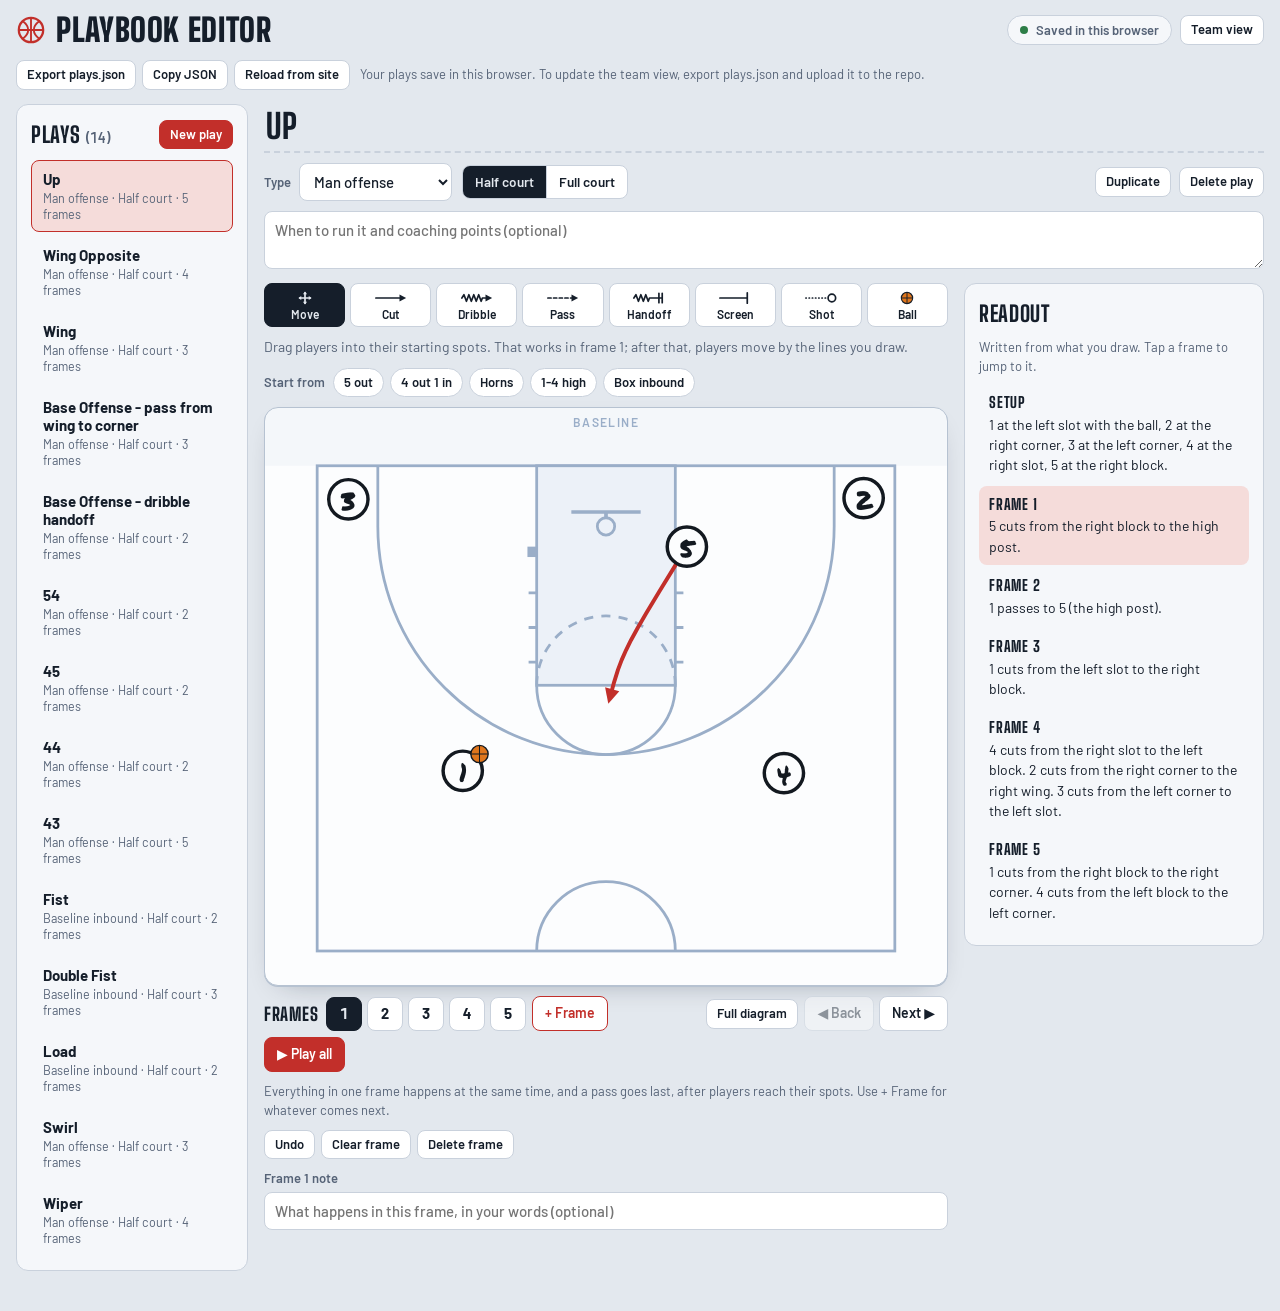
==== edit.html @ a910649f "Build the Lions Playbook site: team view, editor, offline, Pages deploy - index.html: view-only team" ====
<!doctype html>
<html lang="en">
<head>
<meta charset="utf-8">
<meta name="viewport" content="width=device-width, initial-scale=1, viewport-fit=cover">
<title>Playbook Editor · Lions Playbook</title>
<meta name="robots" content="noindex">
<meta name="color-scheme" content="light dark">
<meta name="theme-color" content="#e3e8ee" media="(prefers-color-scheme: light)">
<meta name="theme-color" content="#0e1215" media="(prefers-color-scheme: dark)">
<link rel="icon" href="favicon.svg" type="image/svg+xml">
<link rel="stylesheet" href="css/board.css">
<link rel="stylesheet" href="css/edit.css">
<script src="js/core.js" defer></script>
<script src="js/draw.js" defer></script>
<script src="js/viewer.js" defer></script>
<script src="js/editor.js" defer></script>
</head>
<body>
<div class="app" id="app">
  <header class="top">
    <div class="brand">
      <svg class="brand-mark" viewBox="0 0 32 32" aria-hidden="true">
        <circle cx="16" cy="16" r="13" fill="none" stroke="currentColor" stroke-width="2.4"/>
        <path d="M3 16h26M16 3v26M7 6.5c4 3 6 6 6 9.5s-2 6.5-6 9.5M25 6.5c-4 3-6 6-6 9.5s2 6.5 6 9.5" fill="none" stroke="currentColor" stroke-width="2"/>
      </svg>
      <h1>Playbook Editor</h1>
    </div>
    <div class="top-right">
      <div class="status" id="status" data-kind="pending" role="status"><span class="dot"></span><span id="status-text">Loading plays</span></div>
      <a class="btn small" href="./">Team view</a>
    </div>
  </header>
  <div class="file-bar" role="group" aria-label="Playbook file">
    <button class="btn small" id="export" type="button">Export plays.json</button>
    <button class="btn small" id="copy-json" type="button">Copy JSON</button>
    <button class="btn small" id="reload-site" type="button">Reload from site</button>
    <span class="fine file-tip">Your plays save in this browser. To update the team view, export plays.json and upload it to the repo.</span>
  </div>
  <section class="confirm" id="reload-confirm" role="alertdialog" aria-labelledby="reload-text" hidden>
    <p id="reload-text"></p>
    <div class="confirm-actions">
      <button class="btn primary" id="reload-yes" type="button">Replace my plays</button>
      <button class="btn" id="reload-no" type="button">Cancel</button>
    </div>
  </section>
  <p class="notice" id="notice" hidden></p>

  <div class="layout">
    <aside class="side" aria-label="Plays">
      <div class="side-head">
        <h2>Plays <span class="count" id="count"></span></h2>
        <button class="btn primary small" id="new-play" type="button">New play</button>
      </div>
      <ul class="play-list" id="play-list"></ul>
      <p class="empty" id="list-empty" hidden>No saved plays yet. Draw on the board and the play saves itself.</p>
    </aside>

    <main class="main">
      <section class="meta" aria-label="Play details">
        <label class="sr" for="play-name">Play name</label>
        <input id="play-name" class="play-name" type="text" maxlength="60" placeholder="Name this play" autocomplete="off" spellcheck="false">
        <div class="meta-row">
          <label class="field" for="play-kind"><span>Type</span><select id="play-kind"></select></label>
          <div class="seg" role="group" aria-label="Court">
            <button type="button" data-court="half" id="court-half" aria-pressed="true">Half court</button>
            <button type="button" data-court="full" id="court-full" aria-pressed="false">Full court</button>
          </div>
          <div class="meta-actions">
            <button class="btn small" id="dup" type="button">Duplicate</button>
            <button class="btn small" id="del" type="button">Delete play</button>
          </div>
        </div>
        <label class="sr" for="play-note">Play notes</label>
        <textarea id="play-note" rows="2" maxlength="600" placeholder="When to run it and coaching points (optional)"></textarea>
      </section>

      <div class="work">
        <div class="board-col">
          <div class="tools" id="tools" role="toolbar" aria-label="Drawing tools">
            <button type="button" class="tool" data-tool="move" aria-pressed="true"><svg viewBox="0 0 36 14" aria-hidden="true"><path class="ln" d="M18 1.5v11M12.5 7h11"/><polygon class="hd" points="18,0 15.8,3 20.2,3"/><polygon class="hd" points="18,14 15.8,11 20.2,11"/><polygon class="hd" points="11,7 14,4.8 14,9.2"/><polygon class="hd" points="25,7 22,4.8 22,9.2"/></svg>Move</button>
            <button type="button" class="tool" data-tool="cut" aria-pressed="false"><svg viewBox="0 0 36 14" aria-hidden="true"><path class="ln" d="M2 7H27"/><polygon class="hd" points="34,7 27,3.4 27,10.6"/></svg>Cut</button>
            <button type="button" class="tool" data-tool="dribble" aria-pressed="false"><svg viewBox="0 0 36 14" aria-hidden="true"><path class="ln" d="M2 7l2.2-3.5 2.6 7 2.6-7 2.6 7 2.6-7 2.6 7 2.6-7 2.6 7 1.3-3.5H27"/><polygon class="hd" points="34,7 27,3.4 27,10.6"/></svg>Dribble</button>
            <button type="button" class="tool" data-tool="pass" aria-pressed="false"><svg viewBox="0 0 36 14" aria-hidden="true"><path class="ln" d="M2 7H27" stroke-dasharray="3.4 2.6"/><polygon class="hd" points="34,7 27,3.4 27,10.6"/></svg>Pass</button>
            <button type="button" class="tool" data-tool="handoff" aria-pressed="false"><svg viewBox="0 0 36 14" aria-hidden="true"><path class="ln" d="M2 7l2.2-3.5 2.6 7 2.6-7 2.6 7 2.6-7 2.6 7 1.3-3.5H32M28.5 2v10M32 2v10"/></svg>Handoff</button>
            <button type="button" class="tool" data-tool="screen" aria-pressed="false"><svg viewBox="0 0 36 14" aria-hidden="true"><path class="ln" d="M2 7H31M31 1.5v11"/></svg>Screen</button>
            <button type="button" class="tool" data-tool="shot" aria-pressed="false"><svg viewBox="0 0 36 14" aria-hidden="true"><path class="ln" d="M2 7H23" stroke-dasharray=".4 3"/><circle class="ln" cx="29.5" cy="7" r="4"/></svg>Shot</button>
            <button type="button" class="tool" data-tool="ball" aria-pressed="false"><svg viewBox="0 0 36 14" aria-hidden="true"><circle cx="18" cy="7" r="6" fill="var(--ball)" stroke="currentColor" stroke-width="1.2"/><path d="M12 7h12M18 1v12" fill="none" stroke="currentColor" stroke-width="1"/></svg>Ball</button>
          </div>
          <p class="hint" id="hint"></p>
          <div class="presets" id="presets"></div>
          <div class="board-wrap" id="board-wrap"><svg id="board" xmlns="http://www.w3.org/2000/svg" role="img" aria-label="Basketball court with the play drawn on it"></svg></div>
          <div class="steps">
            <span class="steps-label">Frames</span>
            <div class="step-tabs" id="step-tabs"></div>
            <button class="btn add" id="add-step" type="button">+ Frame</button>
            <span class="grow"></span>
            <button class="btn small" id="full-view" type="button" aria-pressed="false">Full diagram</button>
            <div class="transport" role="group" aria-label="Frame by frame">
              <button class="btn" id="prev-frame" type="button" title="Back one frame (left arrow key)">&#9664; Back</button>
              <button class="btn" id="next-frame" type="button" title="Play this frame (right arrow key)">Next &#9654;</button>
            </div>
            <button class="btn primary" id="play-btn" type="button">&#9654; Play all</button>
          </div>
          <p class="fine frames-tip">Everything in one frame happens at the same time, and a pass goes last, after players reach their spots. Use + Frame for whatever comes next.</p>
          <div class="step-tools">
            <button class="btn small" id="undo" type="button">Undo</button>
            <button class="btn small" id="del-line" type="button" hidden>Delete selected line</button>
            <button class="btn small" id="clear-step" type="button">Clear frame</button>
            <button class="btn small" id="del-step" type="button">Delete frame</button>
          </div>
          <label class="field wide" for="step-note"><span id="step-note-label">Frame 1 note</span><input id="step-note" type="text" maxlength="200" placeholder="What happens in this frame, in your words (optional)" autocomplete="off"></label>
        </div>

        <aside class="readout" aria-label="Play readout">
          <h3>Readout</h3>
          <p class="fine">Written from what you draw. Tap a frame to jump to it.</p>
          <ol id="readout"></ol>
        </aside>
      </div>
    </main>
  </div>
  <div class="toast" id="toast" role="status" aria-live="polite" hidden></div>
</div>
</body>
</html>
---- css/board.css ----
/* Shared look for the team view and the editor, from the original Playbook Board.
   Light theme = dry-erase board with marker ink. Dark theme = chalkboard with chalk. */
@font-face{font-family:"Barlow"; font-style:normal; font-weight:400; font-display:swap; src:url(../fonts/barlow-400.woff2) format("woff2")}
@font-face{font-family:"Barlow"; font-style:normal; font-weight:500; font-display:swap; src:url(../fonts/barlow-500.woff2) format("woff2")}
@font-face{font-family:"Barlow"; font-style:normal; font-weight:600; font-display:swap; src:url(../fonts/barlow-600.woff2) format("woff2")}
@font-face{font-family:"Barlow"; font-style:normal; font-weight:700; font-display:swap; src:url(../fonts/barlow-700.woff2) format("woff2")}
@font-face{font-family:"Big Shoulders Display"; font-style:normal; font-weight:700 900; font-display:swap; src:url(../fonts/big-shoulders-display.woff2) format("woff2")}
@font-face{font-family:"Permanent Marker"; font-style:normal; font-weight:400; font-display:swap; src:url(../fonts/permanent-marker.woff2) format("woff2")}

:root{
  --bg:#e3e8ee; --panel:#f5f7fa; --raise:#ffffff; --ink:#151e2a; --muted:#566377; --rule:#c9d1dc;
  --accent:#c22f2a; --accent-ink:#ffffff; --accent-soft:#f5dcda;
  --ok:#2c7d47; --warn:#a86b12;
  --board:#fcfdfe; --board-edge:#b6c2d1; --court:#9aaec8; --paint:#ecf1f8;
  --mark:#131920; --action:#c22f2a; --pass:#1b5bbd; --ball:#e0761c; --sel:#ee9a10;
  --display:"Big Shoulders Display","Arial Narrow",Impact,sans-serif;
  --body:"Barlow",system-ui,-apple-system,"Segoe UI",Roboto,sans-serif;
  --marker:"Permanent Marker","Marker Felt","Comic Sans MS",cursive;
}
@media (prefers-color-scheme: dark){
  :root:not([data-theme="light"]){
    --bg:#0e1215; --panel:#151b1f; --raise:#1b2227; --ink:#e5eaed; --muted:#95a1ab; --rule:#29323a;
    --accent:#ec5a4f; --accent-ink:#1b0d0c; --accent-soft:#3b201e;
    --ok:#5cc57c; --warn:#e5b04a;
    --board:#1b2622; --board-edge:#33443d; --court:#7c968a; --paint:#22302a;
    --mark:#f1f3ee; --action:#f2d268; --pass:#92c6ff; --ball:#f08a35; --sel:#ff875a;
    color-scheme:dark;
  }
}
:root[data-theme="dark"]{
  --bg:#0e1215; --panel:#151b1f; --raise:#1b2227; --ink:#e5eaed; --muted:#95a1ab; --rule:#29323a;
  --accent:#ec5a4f; --accent-ink:#1b0d0c; --accent-soft:#3b201e;
  --ok:#5cc57c; --warn:#e5b04a;
  --board:#1b2622; --board-edge:#33443d; --court:#7c968a; --paint:#22302a;
  --mark:#f1f3ee; --action:#f2d268; --pass:#92c6ff; --ball:#f08a35; --sel:#ff875a;
  color-scheme:dark;
}

*{box-sizing:border-box}
html{-webkit-text-size-adjust:100%; text-size-adjust:100%}
body{margin:0; background:var(--bg); color:var(--ink); font-family:var(--body); font-size:15px; line-height:1.45}
[hidden]{display:none!important}
a{color:inherit}
.app{max-width:1440px; margin:0 auto; padding-left:max(16px, env(safe-area-inset-left, 0px)); padding-right:max(16px, env(safe-area-inset-right, 0px)); padding-block:14px 40px; display:grid; gap:14px}
.sr{position:absolute; width:1px; height:1px; overflow:hidden; clip:rect(0 0 0 0); white-space:nowrap}

/* header */
.top{display:flex; flex-wrap:wrap; align-items:center; justify-content:space-between; gap:10px}
.brand{display:flex; align-items:center; gap:10px}
.brand-mark{width:30px; height:30px; color:var(--accent); flex:none}
h1{margin:0; font-family:var(--display); font-weight:900; font-size:32px; letter-spacing:.02em; text-transform:uppercase; line-height:1}
.status{display:inline-flex; align-items:center; gap:8px; padding:5px 12px; border:1px solid var(--rule); border-radius:999px; background:var(--panel); font-size:13px; font-weight:600; color:var(--muted)}
.status .dot{width:8px; height:8px; border-radius:50%; background:var(--muted)}
.status[data-kind="saved"] .dot{background:var(--ok)}
.status[data-kind="saving"] .dot,.status[data-kind="pending"] .dot{background:var(--warn)}
.status[data-kind="local"] .dot{background:var(--warn)}
.status[data-kind="error"] .dot{background:var(--accent)}
.status[data-kind="error"]{color:var(--ink)}
.notice{margin:0; padding:10px 14px; border:1px dashed var(--rule); border-radius:10px; background:var(--panel); color:var(--muted); font-size:14px; max-width:80ch}

/* layout */
.layout{display:grid; grid-template-columns:minmax(0,1fr); gap:16px; align-items:start}
@media (min-width:900px){ .layout{grid-template-columns:232px minmax(0,1fr)} .side{position:sticky; top:calc(env(safe-area-inset-top, 0px) + 12px)} }

/* buttons */
.btn{font:600 14px/1.2 var(--body); padding:8px 12px; border-radius:8px; border:1px solid var(--rule); background:var(--raise); color:var(--ink); cursor:pointer; white-space:nowrap}
.btn:hover{border-color:var(--muted)}
.btn.small{padding:6px 10px; font-size:13px}
.btn.primary{background:var(--accent); border-color:var(--accent); color:var(--accent-ink)}
.btn.primary:hover{filter:brightness(1.06)}
.btn[data-armed]{background:var(--accent); border-color:var(--accent); color:var(--accent-ink)}
.btn[aria-pressed="true"]{background:var(--ink); border-color:var(--ink); color:var(--bg)}
.btn:disabled{opacity:.42; cursor:default}
button:focus-visible,input:focus-visible,select:focus-visible,textarea:focus-visible,[tabindex]:focus-visible{outline:2px solid var(--accent); outline-offset:2px}

/* sidebar */
.side{background:var(--panel); border:1px solid var(--rule); border-radius:12px; padding:14px; display:grid; gap:10px; min-width:0}
.side-head{display:flex; align-items:center; justify-content:space-between; gap:8px}
h2{margin:0; font-family:var(--display); font-weight:800; font-size:22px; text-transform:uppercase; letter-spacing:.03em}
.count{font-family:var(--body); font-weight:600; font-size:14px; color:var(--muted); letter-spacing:0; font-variant-numeric:tabular-nums}
.play-list{list-style:none; margin:0; padding:0; display:flex; flex-direction:column; gap:4px}
.play-item{width:100%; display:grid; gap:2px; text-align:left; padding:9px 11px; border-radius:8px; border:1px solid transparent; background:transparent; color:var(--ink); cursor:pointer; font-family:var(--body)}
.play-item:hover{background:var(--raise)}
.play-item.on{background:var(--accent-soft); border-color:var(--accent)}
.pi-name{font-weight:700; font-size:15px; overflow-wrap:anywhere}
.pi-meta{font-size:12.5px; color:var(--muted)}
.tag{display:inline-block; margin-left:6px; padding:0 6px; border-radius:4px; border:1px solid var(--rule); font-size:11px; font-weight:700; letter-spacing:.04em; text-transform:uppercase; color:var(--muted); vertical-align:2px}
.empty{margin:0; font-size:14px; color:var(--muted)}

/* play details */
.main{display:grid; gap:14px; min-width:0}
.meta{display:grid; gap:10px; min-width:0}
.play-name{width:100%; font-family:var(--display); font-weight:800; font-size:34px; line-height:1.1; letter-spacing:.02em; text-transform:uppercase; color:var(--ink); background:transparent; border:0; border-bottom:2px dashed var(--rule); padding:4px 2px 6px; border-radius:0}
.play-name::placeholder{color:var(--muted); opacity:.7}
.play-name:focus{outline:none; border-bottom-color:var(--accent)}
.meta-row{display:flex; flex-wrap:wrap; align-items:center; gap:10px}
.meta-actions{display:flex; gap:8px; margin-left:auto}
.field{display:inline-flex; align-items:center; gap:8px; font-size:13px; font-weight:600; color:var(--muted)}
.field.wide{display:grid; gap:4px}
select,textarea,input[type="text"]:not(.play-name){font:500 15px/1.35 var(--body); color:var(--ink); background:var(--raise); border:1px solid var(--rule); border-radius:8px; padding:8px 10px; min-width:0}
textarea{width:100%; resize:vertical}
#step-note{width:100%}
.seg{display:inline-flex; border:1px solid var(--rule); border-radius:8px; overflow:hidden; background:var(--raise)}
.seg button{font:600 13.5px/1 var(--body); padding:9px 12px; border:0; background:transparent; color:var(--ink); cursor:pointer}
.seg button+button{border-left:1px solid var(--rule)}
.seg button[aria-pressed="true"]{background:var(--ink); color:var(--bg)}

/* board column */
.work{display:grid; gap:16px; grid-template-columns:minmax(0,1fr); align-items:start}
@media (min-width:1180px){ .work{grid-template-columns:minmax(0,1fr) 300px} }
.board-col{display:grid; gap:10px; min-width:0}
.tools{display:grid; grid-template-columns:repeat(8, minmax(0,1fr)); gap:5px; max-width:720px}
@media (max-width:560px){ .tools{grid-template-columns:repeat(4, minmax(0,1fr))} }
.tool{display:flex; flex-direction:column; align-items:center; gap:3px; padding:7px 2px 6px; border:1px solid var(--rule); border-radius:8px; background:var(--raise); color:var(--ink); cursor:pointer; font:600 12px/1 var(--body); min-width:0}
.tool svg{width:34px; height:14px; max-width:100%; overflow:visible}
.tool svg .ln{fill:none; stroke:currentColor; stroke-width:1.8; stroke-linecap:round; stroke-linejoin:round}
.tool svg .hd{fill:currentColor}
.tool[aria-pressed="true"]{background:var(--ink); border-color:var(--ink); color:var(--bg)}
.tool:hover{border-color:var(--muted)}
.hint{margin:0; font-size:14px; color:var(--muted); min-height:1.45em}
.presets{display:flex; flex-wrap:wrap; align-items:center; gap:6px}
.presets .lbl{font-size:13px; font-weight:600; color:var(--muted); margin-right:2px}
.chip{font:600 13px/1 var(--body); padding:7px 10px; border-radius:999px; border:1px solid var(--rule); background:var(--raise); color:var(--ink); cursor:pointer}
.chip[aria-pressed="true"]{border-color:var(--accent); background:var(--accent-soft)}
.board-wrap{--ar:1.18; --maxh:68vh; width:100%; max-width:min(100%, calc(var(--maxh) * var(--ar))); aspect-ratio:var(--ar); margin-inline:auto; background:var(--board); border:1px solid var(--board-edge); border-radius:14px; box-shadow:0 1px 0 var(--board-edge), 0 10px 28px -18px rgba(10,20,40,.45); overflow:hidden}
.board-wrap[data-court="full"]{--maxh:80vh}
#board{display:block; width:100%; height:100%; touch-action:none; user-select:none; -webkit-user-select:none; cursor:crosshair}
.steps{display:flex; flex-wrap:wrap; align-items:center; gap:6px}
.steps-label{font-family:var(--display); font-weight:800; font-size:18px; text-transform:uppercase; letter-spacing:.04em; margin-right:2px}
.step-tabs{display:flex; flex-wrap:wrap; gap:5px}
.step-tab{min-width:36px; height:34px; padding:0 8px; border-radius:8px; border:1px solid var(--rule); background:var(--raise); color:var(--ink); font:700 15px/1 var(--body); cursor:pointer; font-variant-numeric:tabular-nums}
.step-tab[aria-current="step"]{background:var(--ink); border-color:var(--ink); color:var(--bg)}
.grow{flex:1 1 0}
.btn.add{border-color:var(--accent); color:var(--accent)}
.btn.add:hover{background:var(--accent-soft)}
.transport{display:inline-flex; gap:5px}
.step-tab.end{display:inline-flex; align-items:center; font-size:13px; letter-spacing:.04em; text-transform:uppercase; cursor:default}
.frames-tip{margin-top:-4px}
.step-tools{display:flex; flex-wrap:wrap; gap:6px}

/* readout */
.readout{background:var(--panel); border:1px solid var(--rule); border-radius:12px; padding:14px; display:grid; gap:8px; min-width:0}
h3{margin:0; font-family:var(--display); font-weight:800; font-size:22px; text-transform:uppercase; letter-spacing:.03em}
.fine{margin:0; font-size:13px; color:var(--muted)}
#readout{margin:0; padding:0; list-style:none; display:grid; gap:2px}
#readout li{display:grid; gap:1px; padding:8px 10px; border-radius:8px; font-size:14px; overflow-wrap:anywhere}
#readout li[tabindex]{cursor:pointer}
#readout li[tabindex]:hover{background:var(--raise)}
#readout li.on{background:var(--accent-soft)}
#readout b{font-family:var(--display); font-weight:800; font-size:15px; text-transform:uppercase; letter-spacing:.05em}
#readout .note{color:var(--muted); font-style:italic}

/* court + marks (SVG user units are feet) */
.c-line{fill:none; stroke:var(--court); stroke-width:.24}
.c-dash{fill:none; stroke:var(--court); stroke-width:.24; stroke-dasharray:.8 .7}
.c-paint{fill:var(--paint); stroke:var(--court); stroke-width:.24}
.c-fill{fill:var(--court)}
.c-oob{fill:var(--court); opacity:.08}
.pl-c{fill:var(--board); stroke:var(--mark); stroke-width:.3}
.pl-t{fill:var(--mark); font-family:var(--marker); font-size:2.25px; text-anchor:middle; dominant-baseline:central}
.pl-ring{fill:none; stroke:var(--pass); stroke-width:.3; stroke-dasharray:.5 .4}
.a-move{fill:none; stroke:var(--action); stroke-width:.34; stroke-linecap:round; stroke-linejoin:round}
.a-head{fill:var(--action)}
.a-pass{fill:none; stroke:var(--pass); stroke-width:.32; stroke-dasharray:.95 .7; stroke-linecap:round}
.a-shot{fill:none; stroke:var(--pass); stroke-width:.42; stroke-dasharray:.12 .55; stroke-linecap:round}
.a-phead{fill:var(--pass)}
.a-hit{fill:none; stroke:transparent; stroke-width:2.6; pointer-events:stroke; cursor:pointer}
.act.sel .a-move{stroke:var(--sel); stroke-width:.46}
.act.sel .a-pass,.act.sel .a-shot{stroke:var(--sel)}
.act.sel .a-head,.act.sel .a-phead{fill:var(--sel)}
.ghost{opacity:.3}
.temp{opacity:.75}
.badge circle{fill:var(--mark)}
.badge text{fill:var(--board); font-family:var(--body); font-weight:700; font-size:1.25px; text-anchor:middle; dominant-baseline:central}
.ball{fill:var(--ball); stroke:var(--mark); stroke-width:.12}
.ball-seam{fill:none; stroke:var(--mark); stroke-width:.09}
.oob-label{fill:var(--court); font-family:var(--body); font-weight:600; font-size:1.05px; letter-spacing:.12px; text-anchor:middle}

/* toast */
.toast{position:fixed; left:50%; bottom:calc(18px + env(safe-area-inset-bottom, 0px)); transform:translateX(-50%); max-width:calc(100% - 32px); width:max-content; background:var(--ink); color:var(--bg); padding:10px 16px; border-radius:10px; font-size:14px; font-weight:500; box-shadow:0 8px 24px -10px rgba(0,0,0,.5); z-index:20}

@media (max-width:480px){
  h1{font-size:26px}
  .play-name{font-size:26px}
  .tool{font-size:11px}
  .tool svg{width:28px}
  .meta-actions{margin-left:0}
}
@media (prefers-reduced-motion: reduce){ *{transition:none!important; animation:none!important} }
---- css/edit.css ----
/* Editor only. */
.top-right{display:flex; flex-wrap:wrap; align-items:center; gap:8px}
a.btn{text-decoration:none; display:inline-block}
.file-bar{display:flex; flex-wrap:wrap; align-items:center; gap:6px}
.file-tip{margin-left:4px}
.confirm{display:grid; gap:10px; padding:12px 14px; border:1px solid var(--accent); border-radius:10px; background:var(--accent-soft); max-width:80ch}
.confirm p{margin:0; font-weight:500}
.confirm-actions{display:flex; flex-wrap:wrap; gap:8px}

/* plays scroll sideways above the board on narrow screens */
@media (max-width:899px){
  .play-list{flex-direction:row; overflow-x:auto; padding-bottom:4px; scroll-snap-type:x proximity}
  .play-list li{flex:0 0 auto; max-width:230px; scroll-snap-align:start}
  .play-item{border-color:var(--rule); background:var(--raise)}
}
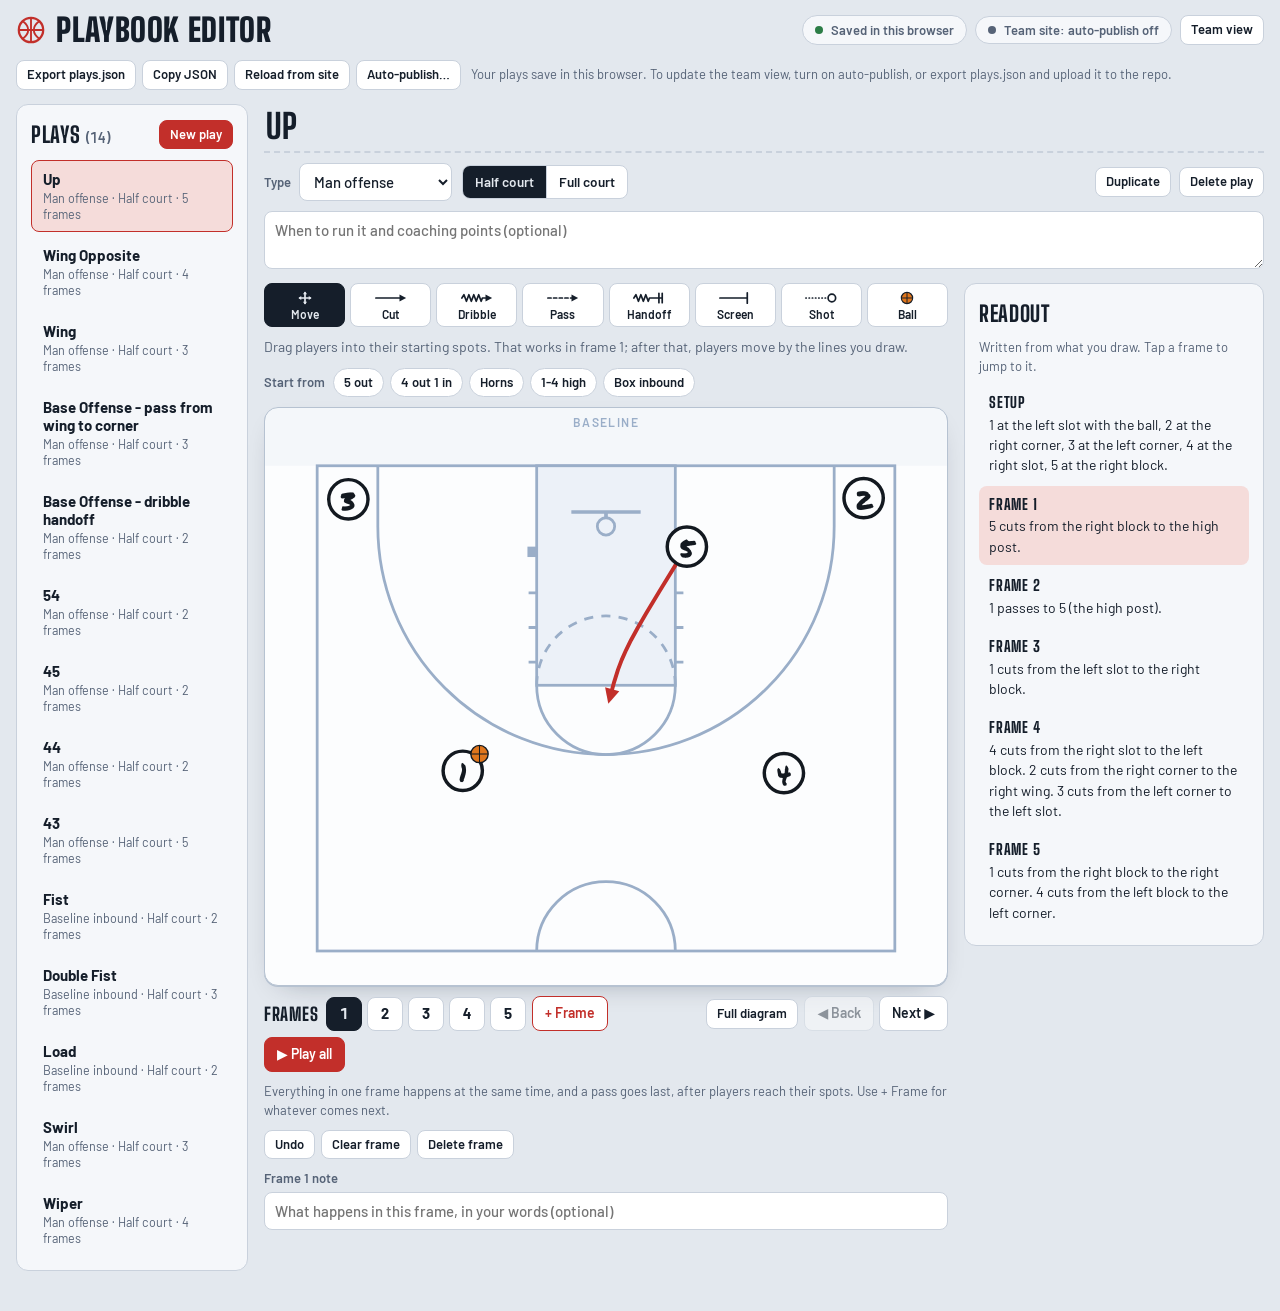
==== commit cb41b731: "Auto-publish plays from the editor and refresh the team view live - js/publish.js: saves plays.json " ====
--- a/edit.html
+++ b/edit.html
@@ -14,6 +14,7 @@
 <script src="js/core.js" defer></script>
 <script src="js/draw.js" defer></script>
 <script src="js/viewer.js" defer></script>
+<script src="js/publish.js" defer></script>
 <script src="js/editor.js" defer></script>
 </head>
 <body>
@@ -28,6 +29,7 @@
     </div>
     <div class="top-right">
       <div class="status" id="status" data-kind="pending" role="status"><span class="dot"></span><span id="status-text">Loading plays</span></div>
+      <button class="status pub-status" id="pub-status" data-kind="off" type="button" aria-controls="pub-panel" aria-expanded="false"><span class="dot"></span><span id="pub-status-text">Team site: auto-publish off</span></button>
       <a class="btn small" href="./">Team view</a>
     </div>
   </header>
@@ -35,7 +37,8 @@
     <button class="btn small" id="export" type="button">Export plays.json</button>
     <button class="btn small" id="copy-json" type="button">Copy JSON</button>
     <button class="btn small" id="reload-site" type="button">Reload from site</button>
-    <span class="fine file-tip">Your plays save in this browser. To update the team view, export plays.json and upload it to the repo.</span>
+    <button class="btn small" id="pub-settings" type="button">Auto-publish…</button>
+    <span class="fine file-tip" id="file-tip">Your plays save in this browser. To update the team view, turn on auto-publish, or export plays.json and upload it to the repo.</span>
   </div>
   <section class="confirm" id="reload-confirm" role="alertdialog" aria-labelledby="reload-text" hidden>
     <p id="reload-text"></p>
@@ -43,6 +46,37 @@
       <button class="btn primary" id="reload-yes" type="button">Replace my plays</button>
       <button class="btn" id="reload-no" type="button">Cancel</button>
     </div>
+  </section>
+  <section class="confirm pub-panel" id="pub-panel" aria-labelledby="pub-title" hidden>
+    <h3 id="pub-title">Publish to the team automatically</h3>
+    <div class="pub-body" id="pub-setup">
+      <p>With this on, your plays go to the team site a few seconds after you stop editing, and teammates see them about a minute or two later without reloading.</p>
+      <p>It needs a GitHub key that can only change this one repo. The key is saved in this browser only, never on the site. Set it up once on each computer or phone you edit on:</p>
+      <ol class="pub-steps">
+        <li>Open <a href="https://github.com/settings/personal-access-tokens/new" target="_blank" rel="noopener">GitHub's new key page</a>, signed in as the repo owner.</li>
+        <li>Name it <b>Lions Playbook editor</b> and pick an expiration. A year is fine.</li>
+        <li>Under <b>Repository access</b>, choose <b>Only select repositories</b> and pick <b>Lions-Basketball-Playbook</b>.</li>
+        <li>Under <b>Permissions</b>, add <b>Contents</b> and set it to <b>Read and write</b>.</li>
+        <li>Click <b>Generate token</b>, copy it, and paste it here.</li>
+      </ol>
+      <p class="fine">Turning this on publishes the plays in this editor right away, so they become the team's plays.</p>
+      <div class="key-row">
+        <label class="sr" for="pub-key">GitHub key</label>
+        <input id="pub-key" type="password" autocomplete="off" spellcheck="false" placeholder="Paste the key (github_pat_…)">
+        <button class="btn primary" id="pub-on" type="button">Turn on</button>
+      </div>
+      <p class="pub-msg" id="pub-setup-msg" role="status" hidden></p>
+    </div>
+    <div class="pub-body" id="pub-manage" hidden>
+      <p id="pub-detail" role="status"></p>
+      <div class="confirm-actions">
+        <button class="btn primary" id="pub-now" type="button">Publish now</button>
+        <button class="btn primary" id="pub-force" type="button" hidden>Replace the team's plays with mine</button>
+        <button class="btn" id="pub-reload" type="button" hidden>Reload from site</button>
+        <button class="btn" id="pub-off" type="button">Turn off auto-publish</button>
+      </div>
+    </div>
+    <div class="confirm-actions"><button class="btn" id="pub-close" type="button">Close</button></div>
   </section>
   <p class="notice" id="notice" hidden></p>
 
--- a/css/edit.css
+++ b/css/edit.css
@@ -13,3 +13,21 @@
   .play-list li{flex:0 0 auto; max-width:230px; scroll-snap-align:start}
   .play-item{border-color:var(--rule); background:var(--raise)}
 }
+
+/* auto-publish */
+button.status{font-family:var(--body); cursor:pointer}
+button.status:hover{border-color:var(--muted)}
+.status[data-kind="off"] .dot{background:var(--muted)}
+.status[data-kind="waiting"] .dot,.status[data-kind="publishing"] .dot{background:var(--warn)}
+.status[data-kind="published"] .dot{background:var(--ok)}
+.status[data-kind="conflict"] .dot,.status[data-kind="failed"] .dot{background:var(--accent)}
+.status[data-kind="conflict"],.status[data-kind="failed"]{color:var(--ink); border-color:var(--accent)}
+.pub-panel{border-color:var(--rule); background:var(--panel)}
+.pub-panel h3{font-size:20px}
+.pub-body{display:grid; gap:10px}
+.pub-body p{margin:0; font-weight:400}
+.pub-steps{margin:0; padding-left:22px; display:grid; gap:4px}
+.pub-steps a{color:var(--accent); font-weight:600}
+.key-row{display:flex; flex-wrap:wrap; gap:8px}
+.key-row input{flex:1 1 240px; font:500 15px/1.35 var(--body); color:var(--ink); background:var(--raise); border:1px solid var(--rule); border-radius:8px; padding:8px 10px; min-width:0}
+.pub-msg{color:var(--accent); font-weight:600!important}
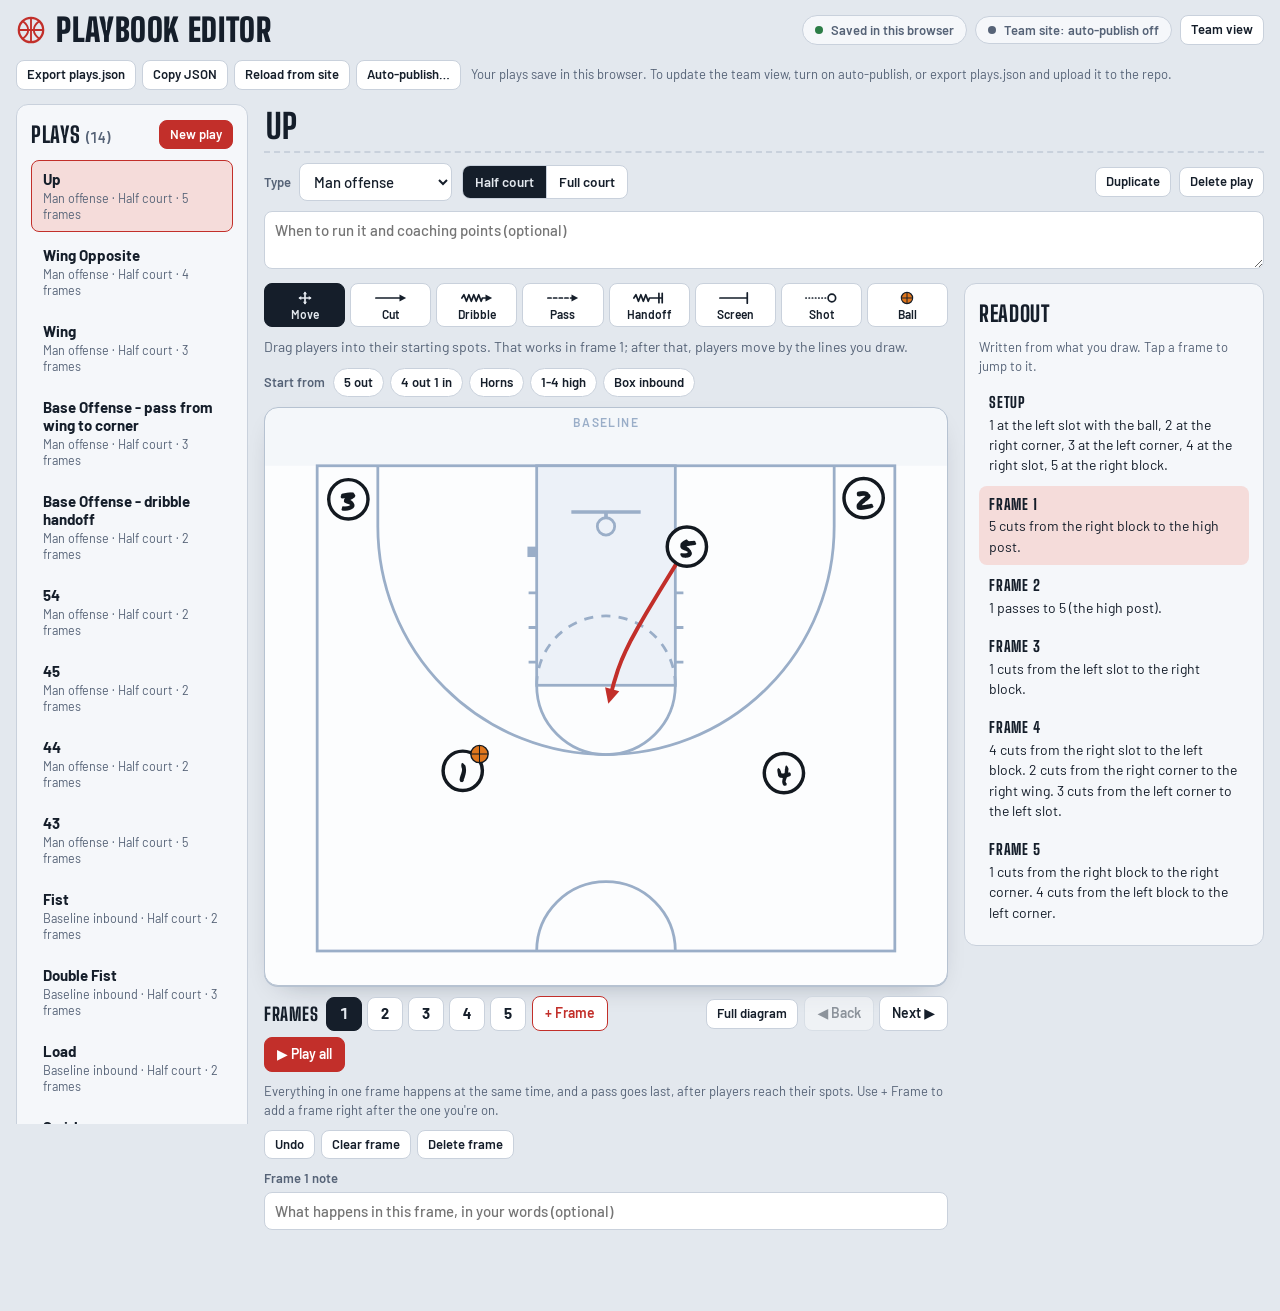
==== commit 939831e4: "Add a new frame right after the current one + Frame now inserts an empty frame after the frame you'r" ====
--- a/edit.html
+++ b/edit.html
@@ -127,7 +127,7 @@
           <div class="steps">
             <span class="steps-label">Frames</span>
             <div class="step-tabs" id="step-tabs"></div>
-            <button class="btn add" id="add-step" type="button">+ Frame</button>
+            <button class="btn add" id="add-step" type="button" title="Add a frame right after the one you're on">+ Frame</button>
             <span class="grow"></span>
             <button class="btn small" id="full-view" type="button" aria-pressed="false">Full diagram</button>
             <div class="transport" role="group" aria-label="Frame by frame">
@@ -136,7 +136,7 @@
             </div>
             <button class="btn primary" id="play-btn" type="button">&#9654; Play all</button>
           </div>
-          <p class="fine frames-tip">Everything in one frame happens at the same time, and a pass goes last, after players reach their spots. Use + Frame for whatever comes next.</p>
+          <p class="fine frames-tip">Everything in one frame happens at the same time, and a pass goes last, after players reach their spots. Use + Frame to add a frame right after the one you're on.</p>
           <div class="step-tools">
             <button class="btn small" id="undo" type="button">Undo</button>
             <button class="btn small" id="del-line" type="button" hidden>Delete selected line</button>
